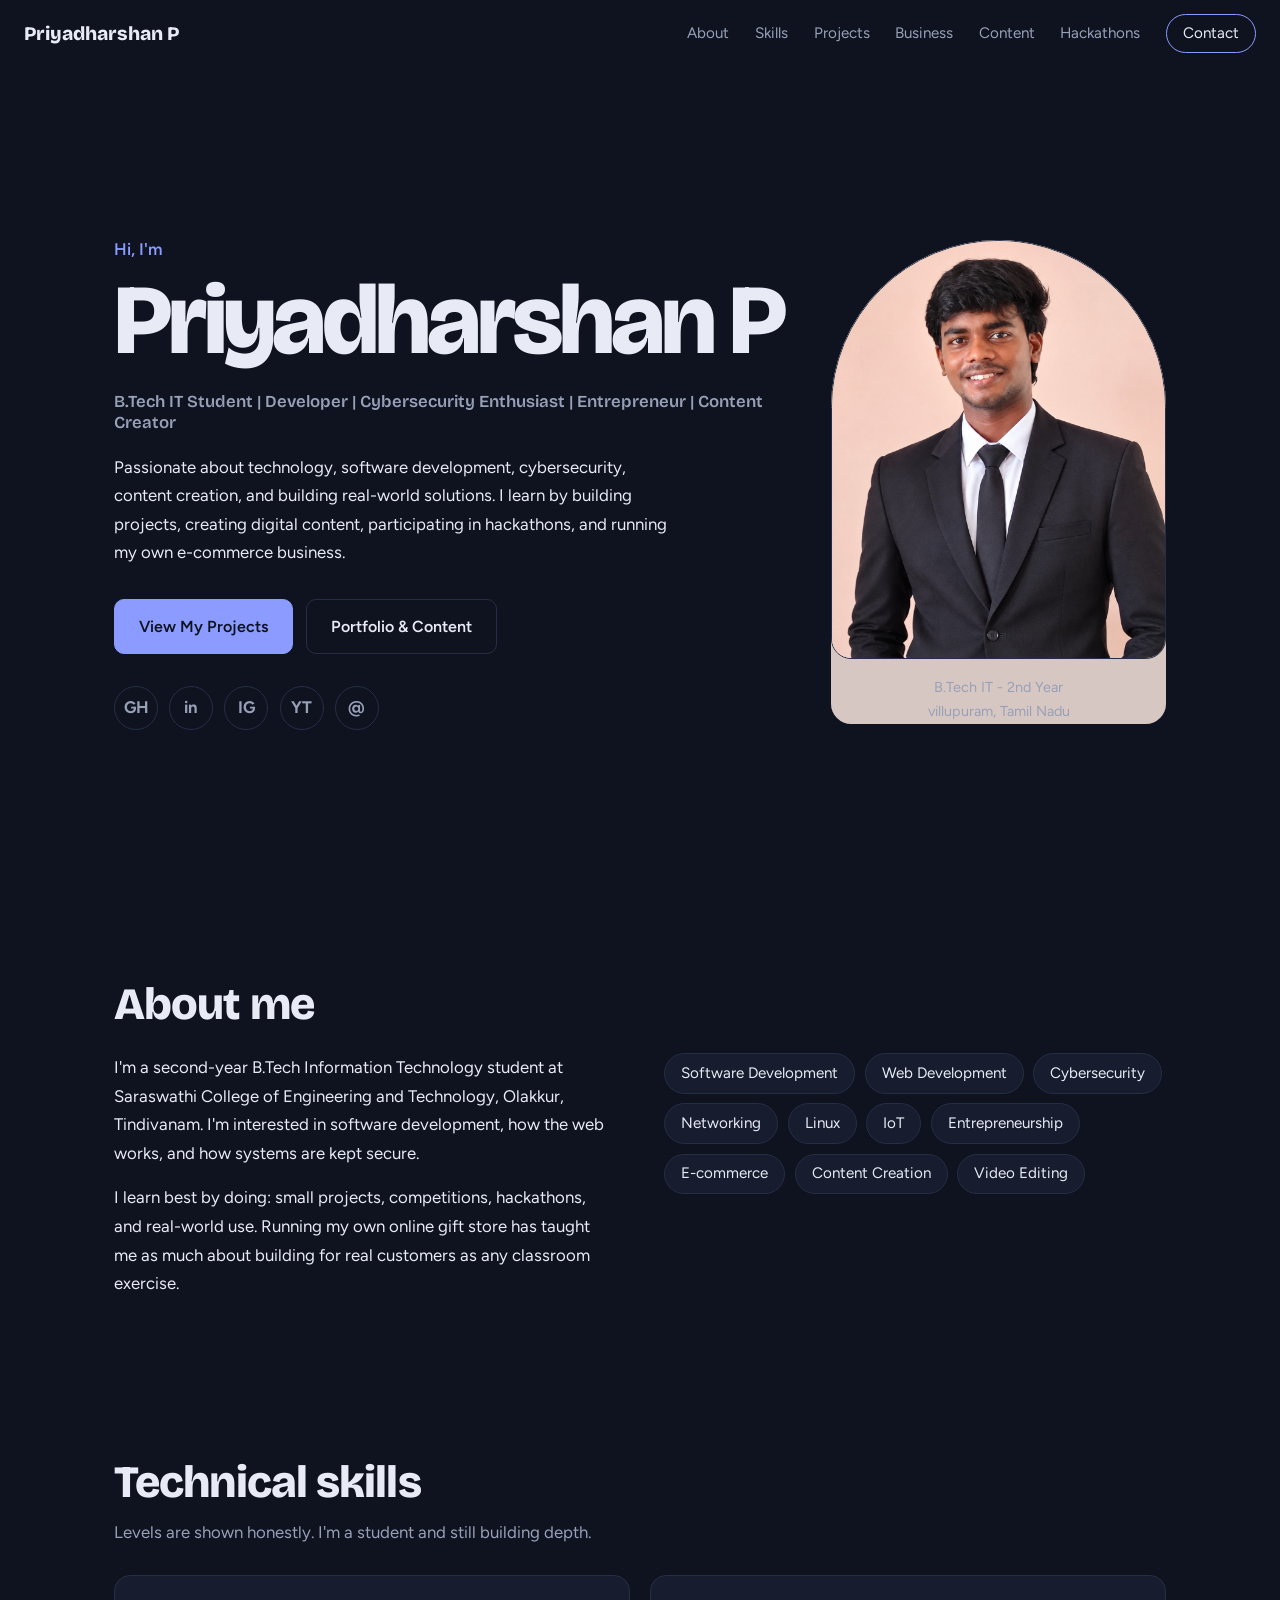
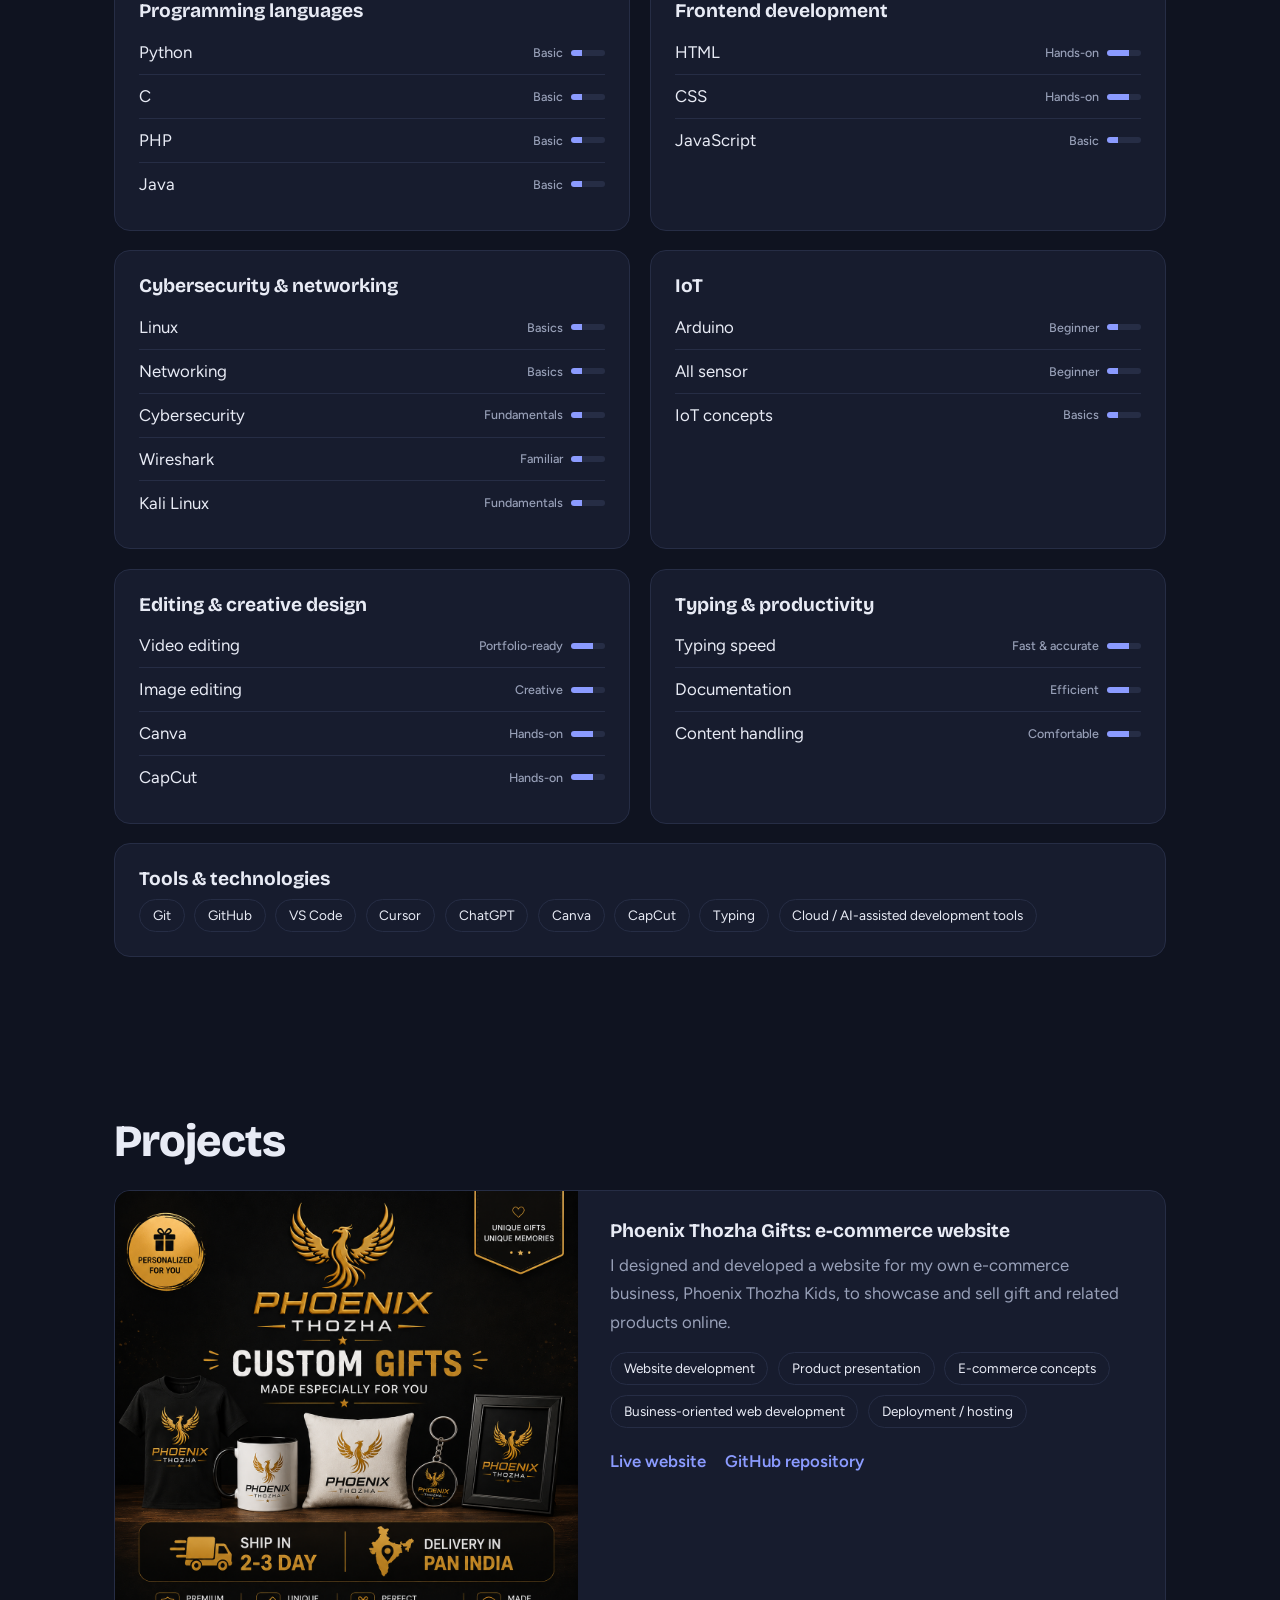
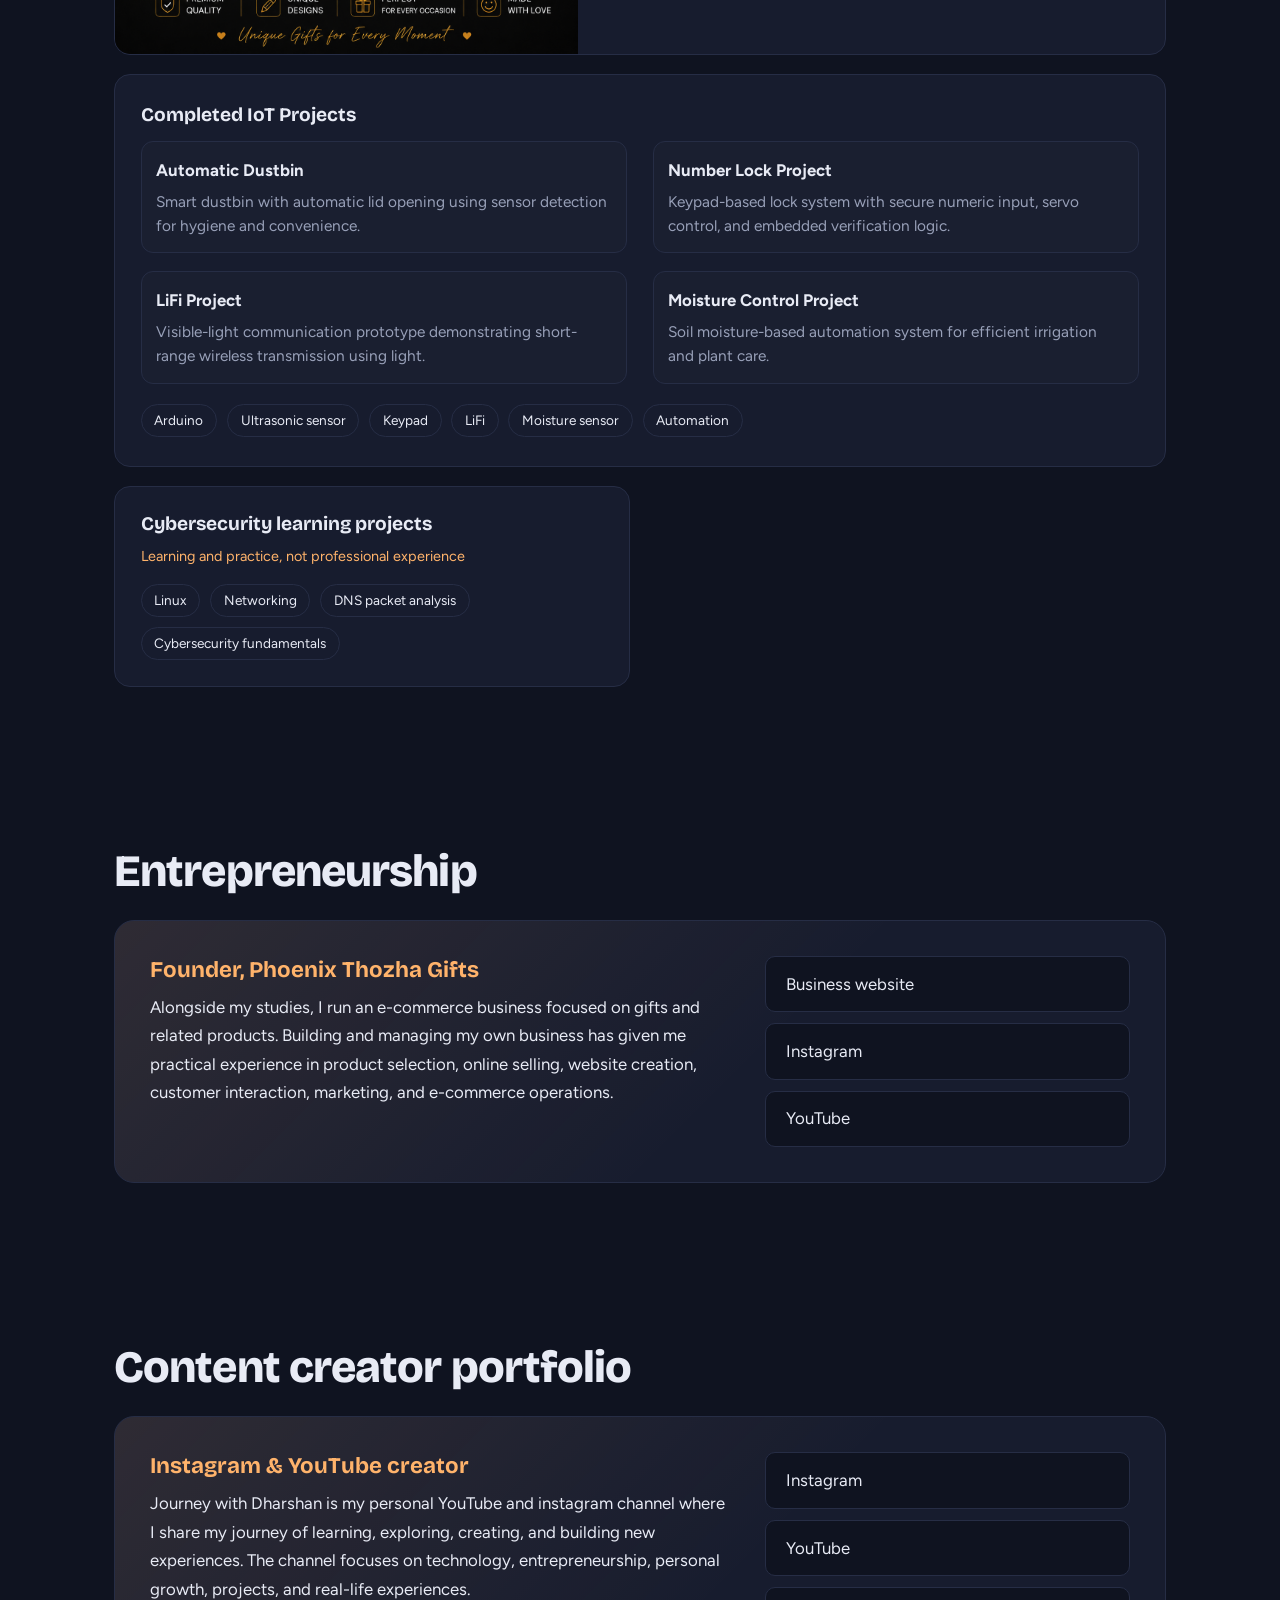
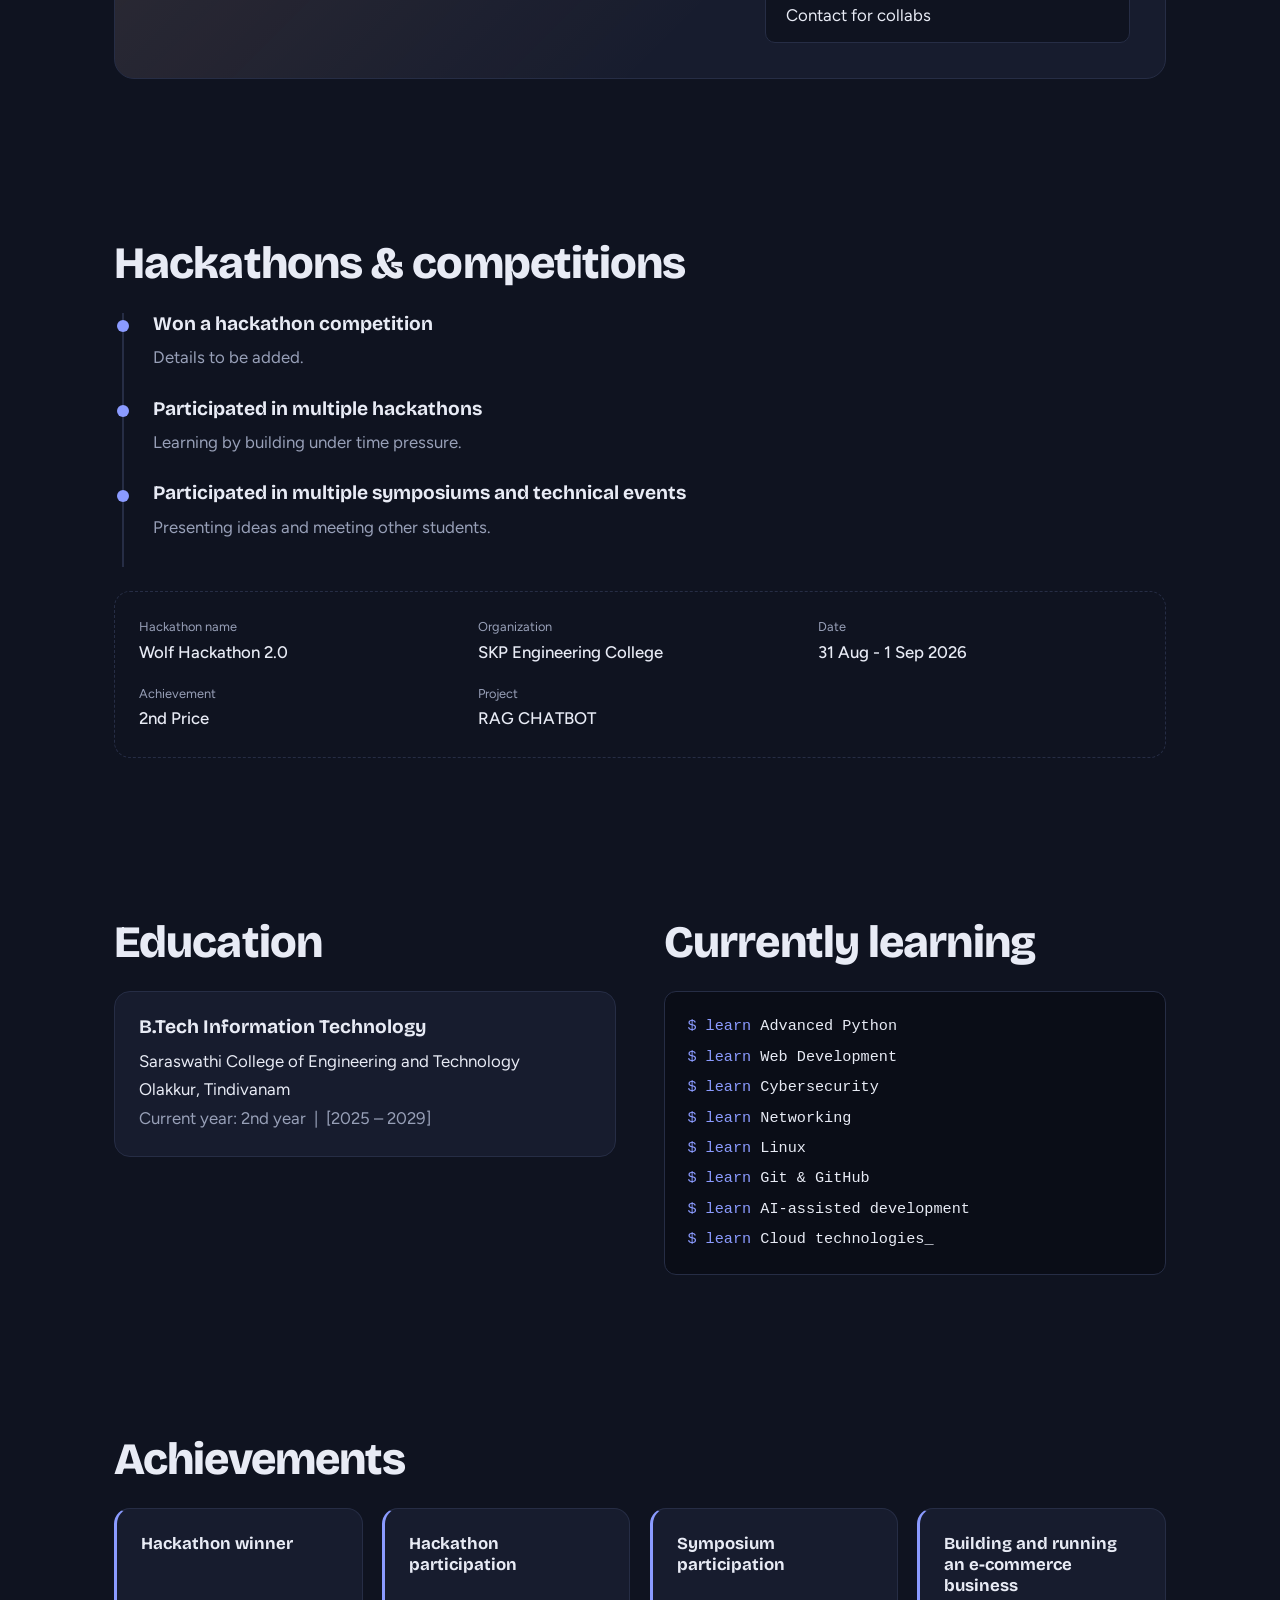
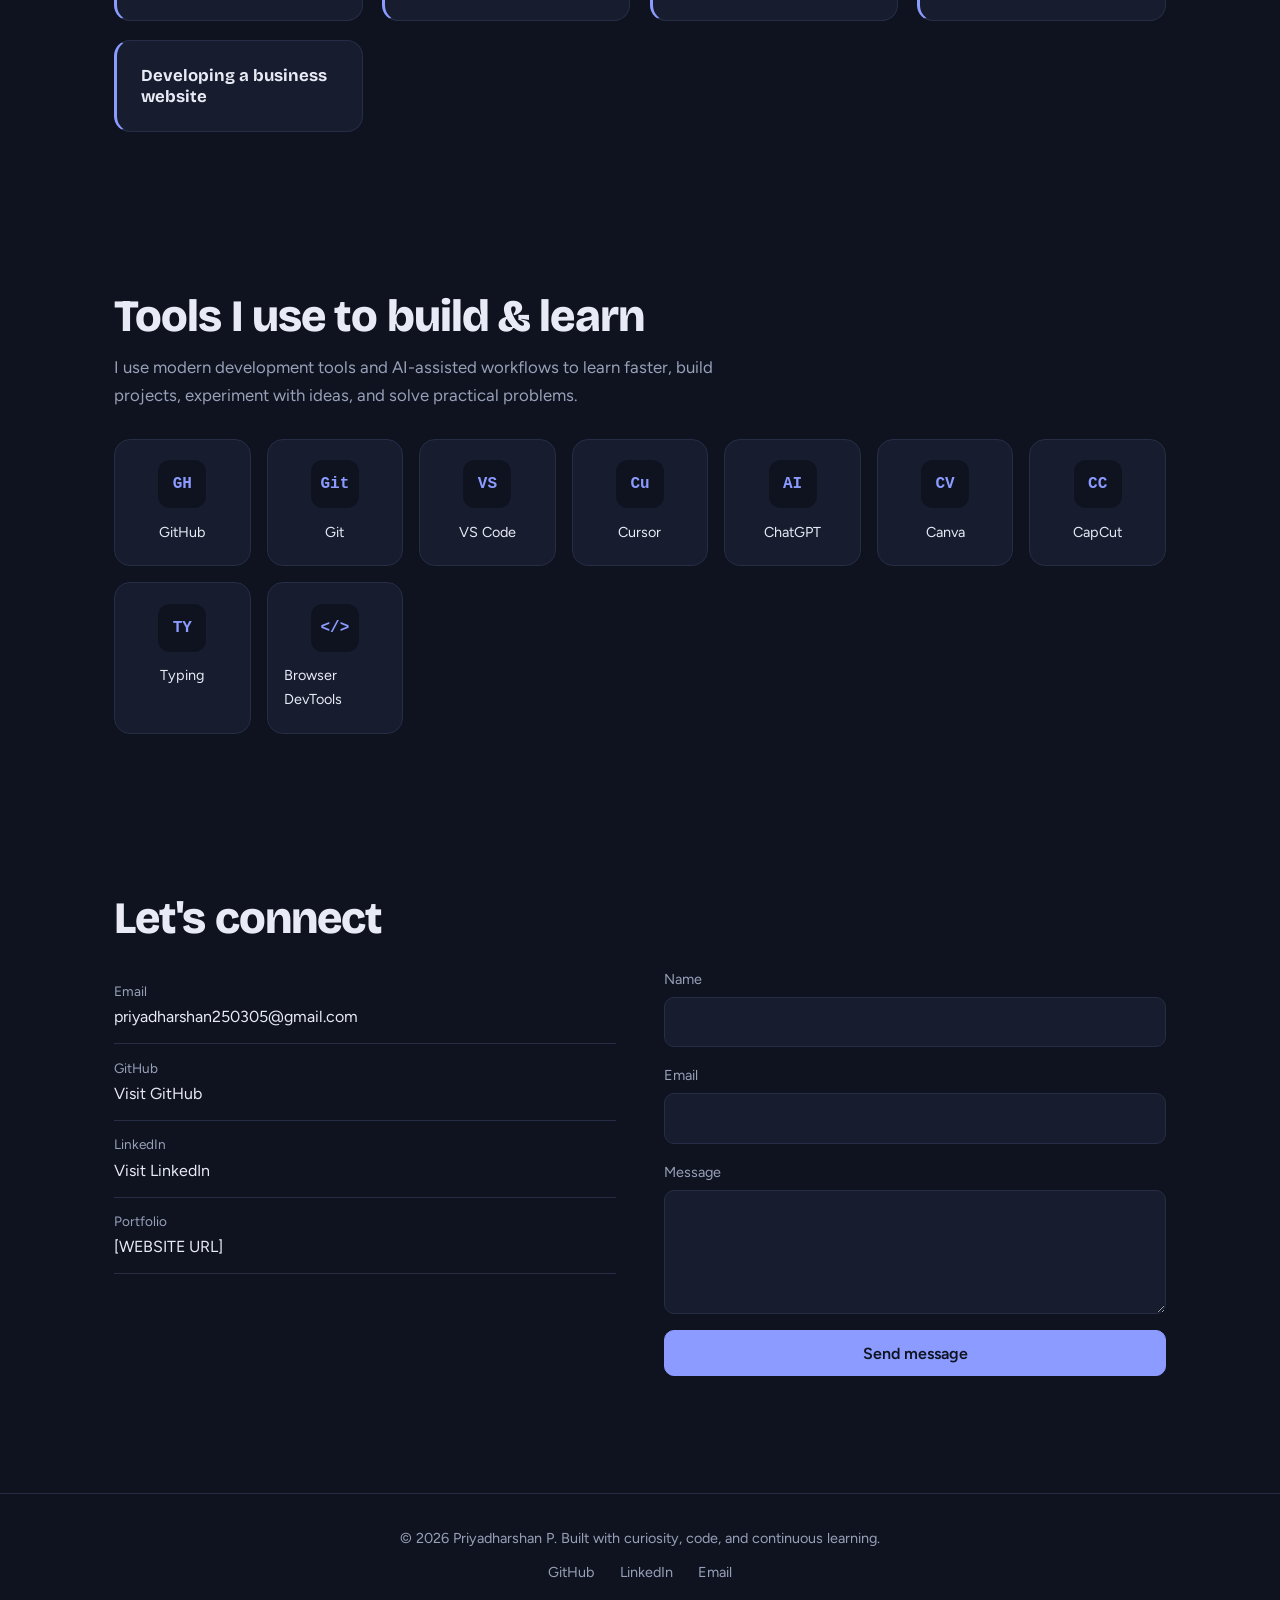
==== index.html @ dd5e02c9 "Fix portfolio structure" ====
<!DOCTYPE html>
<html lang="en">
<head>
<meta charset="UTF-8">
<meta name="viewport" content="width=device-width, initial-scale=1">
<title>Priyadharshan P | B.Tech IT Student & Developer</title>
<meta name="description" content="Portfolio of Priyadharshan P, B.Tech IT student, developer, cybersecurity enthusiast and entrepreneur.">
<link rel="preconnect" href="https://fonts.googleapis.com">
<link rel="preconnect" href="https://fonts.gstatic.com" crossorigin>
<link href="https://fonts.googleapis.com/css2?family=Bricolage+Grotesque:wght@500;700;800&family=Figtree:wght@400;500;600&display=swap" rel="stylesheet">
<link rel="stylesheet" href="style.css">
</head>
<body>


<!-- Intro: plays once on load -->
<div class="intro" id="intro"><span>Priyadharshan P</span></div>

<!-- ============ NAV ============ -->
<header class="nav" id="nav">
  <a href="#home" class="logo">Priyadharshan P</a>
  <button class="burger" id="burger" aria-label="Open menu" aria-expanded="false"><i></i><i></i></button>
  <nav id="menu">
    <a href="#about">About</a><a href="#skills">Skills</a><a href="#projects">Projects</a>
    <a href="#business">Business</a><a href="#content">Content</a><a href="#hackathons">Hackathons</a><a href="#contact" class="pill">Contact</a>
  </nav>
</header>

<main>
<!-- ============ HERO ============ -->
<section class="hero" id="home">
  <div class="hero-text">
    <p class="hello">Hi, I'm</p>
    <h1>Priyadharshan P</h1>
    <p class="roles">B.Tech IT Student | Developer | Cybersecurity Enthusiast | Entrepreneur | Content Creator</p>
    <p class="lead">Passionate about technology, software development, cybersecurity, content creation, and building real-world solutions. I learn by building projects, creating digital content, participating in hackathons, and running my own e-commerce business.</p>
    <div class="cta">
      <a href="#projects" class="btn primary">View My Projects</a>
      <a href="#content" class="btn ghost">Portfolio &amp; Content</a>
    </div>
    <div class="social">
      <a href="[ADD GITHUB URL]" aria-label="GitHub"><span>GH</span></a>
      <a href="[ADD LINKEDIN URL]" aria-label="LinkedIn"><span>in</span></a>
      <a href="https://www.instagram.com/" aria-label="Instagram"><span>IG</span></a>
      <a href="https://www.youtube.com/" aria-label="YouTube"><span>YT</span></a>
      <a href="mailto:[ADD EMAIL]" aria-label="Email"><span>@</span></a>
    </div>
  </div>
  <figure class="portrait">
    <img src="assets/images/profile.jpg" alt="Portrait of Priyadharshan P" width="548" height="717">
    <figcaption>B.Tech IT - 2nd Year<br>villupuram, Tamil Nadu</figcaption>
  </figure>
</section>

<!-- ============ ABOUT ============ -->
<section id="about" class="wrap">
  <h2 class="reveal">About me</h2>
  <div class="two reveal">
    <div class="prose">
      <p>I'm a second-year B.Tech Information Technology student at Saraswathi College of Engineering and Technology, Olakkur, Tindivanam. I'm interested in software development, how the web works, and how systems are kept secure.</p>
      <p>I learn best by doing: small projects, competitions, hackathons, and real-world use. Running my own online gift store has taught me as much about building for real customers as any classroom exercise.</p>
    </div>
    <ul class="chips">
      <li>Software Development</li><li>Web Development</li><li>Cybersecurity</li><li>Networking</li>
      <li>Linux</li><li>IoT</li><li>Entrepreneurship</li><li>E-commerce</li><li>Content Creation</li><li>Video Editing</li>
    </ul>
  </div>
</section>

<!-- ============ SKILLS ============ -->
<section id="skills" class="wrap">
  <h2 class="reveal">Technical skills</h2>
  <p class="sub reveal">Levels are shown honestly. I'm a student and still building depth.</p>
  <div class="grid skills">
    <article class="card reveal"><h3>Programming languages</h3><ul class="lvl">
      <li>Python<b data-l="1">Basic</b></li><li>C<b data-l="1">Basic</b></li><li>PHP<b data-l="1">Basic</b></li><li>Java<b data-l="1">Basic</b></li></ul></article>
    <article class="card reveal"><h3>Frontend development</h3><ul class="lvl">
      <li>HTML<b data-l="2">Hands-on</b></li><li>CSS<b data-l="2">Hands-on</b></li><li>JavaScript<b data-l="1">Basic</b></li></ul></article>
    <article class="card reveal"><h3>Cybersecurity &amp; networking</h3><ul class="lvl">
      <li>Linux<b data-l="1">Basics</b></li><li>Networking<b data-l="1">Basics</b></li><li>Cybersecurity<b data-l="1">Fundamentals</b></li><li>Wireshark<b data-l="1">Familiar</b></li><li>Kali Linux<b data-l="1">Fundamentals</b></li></ul></article>
    <article class="card reveal"><h3>IoT</h3><ul class="lvl">
      <li>Arduino<b data-l="1">Beginner</b></li><li>All sensor<b data-l="1">Beginner</b></li><li>IoT concepts<b data-l="1">Basics</b></li></ul></article>
    <article class="card reveal"><h3>Editing &amp; creative design</h3><ul class="lvl">
      <li>Video editing<b data-l="2">Portfolio-ready</b></li><li>Image editing<b data-l="2">Creative</b></li><li>Canva<b data-l="2">Hands-on</b></li><li>CapCut<b data-l="2">Hands-on</b></li></ul></article>
    <article class="card reveal"><h3>Typing &amp; productivity</h3><ul class="lvl">
      <li>Typing speed<b data-l="2">Fast &amp; accurate</b></li><li>Documentation<b data-l="2">Efficient</b></li><li>Content handling<b data-l="2">Comfortable</b></li></ul></article>
    <article class="card reveal wide"><h3>Tools &amp; technologies</h3>
      <ul class="chips small"><li>Git</li><li>GitHub</li><li>VS Code</li><li>Cursor</li><li>ChatGPT</li><li>Canva</li><li>CapCut</li><li>Typing</li><li>Cloud / AI-assisted development tools</li></ul></article>
  </div>
</section>

<!-- ============ PROJECTS ============ -->
<section id="projects" class="wrap">
  <h2 class="reveal">Projects</h2>
  <div class="projects">
    <article class="project feature reveal">
      <div class="shot">
        <img src="./assets/images/project1.jpg" alt="Phoenix Thozha Gifts project preview">
      </div>
      <div class="body">
        <h3>Phoenix Thozha Gifts: e-commerce website</h3>
        <p>I designed and developed a website for my own e-commerce business, Phoenix Thozha Kids, to showcase and sell gift and related products online.</p>
        <ul class="chips small"><li>Website development</li><li>Product presentation</li><li>E-commerce concepts</li><li>Business-oriented web development</li><li>Deployment / hosting</li></ul>
        <div class="links"><a href="https://phoenixthozhagifts-32mi.vercel.app/">Live website</a><a href="https://github.com/priyadharshan250305-maker/phoenixthozhagifts">GitHub repository</a></div>
      </div>
    </article>
    <article class="project reveal combined-project">
      <h3>Completed IoT Projects</h3>
      <div class="combined-list">
        <div>
          <strong>Automatic Dustbin</strong>
          <p>Smart dustbin with automatic lid opening using sensor detection for hygiene and convenience.</p>
        </div>
        <div>
          <strong>Number Lock Project</strong>
          <p>Keypad-based lock system with secure numeric input, servo control, and embedded verification logic.</p>
        </div>
        <div>
          <strong>LiFi Project</strong>
          <p>Visible-light communication prototype demonstrating short-range wireless transmission using light.</p>
        </div>
        <div>
          <strong>Moisture Control Project</strong>
          <p>Soil moisture-based automation system for efficient irrigation and plant care.</p>
        </div>
      </div>
      <ul class="chips small"><li>Arduino</li><li>Ultrasonic sensor</li><li>Keypad</li><li>LiFi</li><li>Moisture sensor</li><li>Automation</li></ul>
    </article>
    <article class="project reveal">
      <h3>Cybersecurity learning projects</h3>
      <p class="tag">Learning and practice, not professional experience</p>
      <ul class="chips small"><li>Linux</li><li>Networking</li><li>DNS packet analysis</li><li>Cybersecurity fundamentals</li></ul>
    </article>
  </div>
</section>

<!-- ============ ENTREPRENEURSHIP ============ -->
<section id="business" class="wrap">
  <h2 class="reveal">Entrepreneurship</h2>
  <div class="biz reveal">
    <div>
      <p class="role">Founder, Phoenix Thozha Gifts</p>
      <p>Alongside my studies, I run an e-commerce business focused on gifts and related products. Building and managing my own business has given me practical experience in product selection, online selling, website creation, customer interaction, marketing, and e-commerce operations.</p>
    </div>
    <div class="biz-links">
      <a href="https://phoenixthozhagifts-32mi.vercel.app/">Business website</a>
      <a href="https://www.instagram.com/phoenix_thozha_gifts/">Instagram</a>
      <a href="http://www.youtube.com/@PhoenixThozhaGifts">YouTube</a>
    </div>
  </div>
</section>

<!-- ============ CONTENT CREATOR ============ -->
<section id="content" class="wrap">
  <h2 class="reveal">Content creator portfolio</h2>
  <div class="biz reveal">
    <div>
      <p class="role">Instagram &amp; YouTube creator</p>
      <p>Journey with Dharshan is my personal YouTube and instagram channel where I share my journey of learning, exploring, creating, and building new experiences. The channel focuses on technology, entrepreneurship, personal growth, projects, and real-life experiences.</p>
    </div>
    <div class="biz-links">
      <a href="" target="_blank" rel="noreferrer">Instagram</a>
      <a href="http://www.youtube.com/@journeywithdharshan" target="_blank" rel="noreferrer">YouTube</a>
      <a href="journeywithdharshan250305@gmail.com">Contact for collabs</a>
    </div>
  </div>
</section>

<!-- ============ HACKATHONS ============ -->
<section id="hackathons" class="wrap">
  <h2 class="reveal">Hackathons &amp; competitions</h2>
  <div class="timeline">
    <article class="reveal"><h3>Won a hackathon competition</h3><p>Details to be added.</p></article>
    <article class="reveal"><h3>Participated in multiple hackathons</h3><p>Learning by building under time pressure.</p></article>
    <article class="reveal"><h3>Participated in multiple symposiums and technical events</h3><p>Presenting ideas and meeting other students.</p></article>
  </div>
  <!-- Copy this block for each event you want to list -->
  <dl class="entry reveal">
    <div><dt>Hackathon name</dt><dd>Wolf Hackathon 2.0</dd></div>
    <div><dt>Organization</dt><dd>SKP Engineering College</dd></div>
    <div><dt>Date</dt><dd>31 Aug - 1 Sep 2026</dd></div>
    <div><dt>Achievement</dt><dd>2nd Price</dd></div>
    <div><dt>Project</dt><dd>RAG CHATBOT</dd></div>

  </dl>
</section>

<!-- ============ EDUCATION + LEARNING ============ -->
<section id="education" class="wrap two">
  <div class="reveal">
    <h2>Education</h2>
    <div class="card">
      <h3>B.Tech Information Technology</h3>
      <p>Saraswathi College of Engineering and Technology<br>Olakkur, Tindivanam</p>
      <p class="muted">Current year: 2nd year &nbsp;|&nbsp; [2025 – 2029]</p>
    </div>
  </div>
  <div class="reveal">
    <h2>Currently learning</h2>
    <ul class="learning">
      <li>Advanced Python</li><li>Web Development</li><li>Cybersecurity</li><li>Networking</li>
      <li>Linux</li><li>Git &amp; GitHub</li><li>AI-assisted development</li><li>Cloud technologies</li>
    </ul>
  </div>
</section>

<!-- ============ ACHIEVEMENTS ============ -->
<section id="achievements" class="wrap">
  <h2 class="reveal">Achievements</h2>
  <div class="grid ach">
    <div class="card reveal">Hackathon winner</div>
    <div class="card reveal">Hackathon participation</div>
    <div class="card reveal">Symposium participation</div>
    <div class="card reveal">Building and running an e-commerce business</div>
    <div class="card reveal">Developing a business website</div>
  </div>
</section>

<!-- ============ TOOLS ============ -->
<section id="tools" class="wrap">
  <h2 class="reveal">Tools I use to build &amp; learn</h2>
  <p class="sub reveal">I use modern development tools and AI-assisted workflows to learn faster, build projects, experiment with ideas, and solve practical problems.</p>
  <ul class="tools reveal">
    <li><span>GH</span>GitHub</li><li><span>Git</span>Git</li><li><span>VS</span>VS Code</li>
    <li><span>Cu</span>Cursor</li><li><span>AI</span>ChatGPT</li><li><span>CV</span>Canva</li><li><span>CC</span>CapCut</li><li><span>TY</span>Typing</li><li><span>&lt;/&gt;</span>Browser DevTools</li>
  </ul>
</section>

<!-- ============ CONTACT ============ -->
<section id="contact" class="wrap">
  <h2 class="reveal">Let's connect</h2>
  <div class="two reveal">
    <ul class="contact-list">
      <li>Email <a href="mailto:priyadharshan250305@gmail.com">priyadharshan250305@gmail.com</a></li>
      <li>GitHub <a href="https://github.com/priyadharshan250305-maker">Visit GitHub</a></li>
      <li>LinkedIn <a href="https://www.linkedin.com/in/priyadharshan-p-a7899b412/">Visit LinkedIn</a></li>
      <li>Portfolio <a href="[WEBSITE URL]">[WEBSITE URL]</a></li>
    </ul>
    <!-- Opens the visitor's email app. For a real backend, swap in Formspree/EmailJS (see README). -->
    <form id="form" class="form">
      <label>Name<input name="name" required autocomplete="name"></label>
      <label>Email<input name="email" type="email" required autocomplete="email"></label>
      <label>Message<textarea name="message" rows="4" required></textarea></label>
      <button class="btn primary" type="submit">Send message</button>
      <p class="note" id="note" role="status"></p>
    </form>
  </div>
</section>
</main>

<footer class="footer">
  <p>© 2026 Priyadharshan P. Built with curiosity, code, and continuous learning.</p>
  <p><a href="https://github.com/priyadharshan250305-maker">GitHub</a><a href="https://www.linkedin.com/in/priyadharshan-p-a7899b412/">LinkedIn</a><a href="priyadharshan250305@gmail.com">Email</a></p>
</footer>

<script src="script.js"></script>
</body>
</html>
---- style.css ----
/* ===== Design tokens: edit colours/fonts here ===== */
:root{
  --bg:#0f1320; --surface:#171c2e; --line:#262d45;
  --text:#e8ebf5; --muted:#98a0b8;
  --accent:#8b9bff;   /* indigo: tech */
  --warm:#ffb36b;     /* amber: business */
  --display:'Bricolage Grotesque',system-ui,sans-serif;
  --body:'Figtree',system-ui,sans-serif;
}
*{box-sizing:border-box;margin:0}
html{scroll-behavior:smooth;scroll-padding-top:5rem}
body{background:var(--bg);color:var(--text);font:400 1.05rem/1.7 var(--body);-webkit-font-smoothing:antialiased}
a{color:inherit;text-decoration:none}
ul{list-style:none;padding:0}
:focus-visible{outline:2px solid var(--accent);outline-offset:3px}
h1,h2,h3{font-family:var(--display);line-height:1.1}
h2{font-size:clamp(1.9rem,4vw,2.8rem);font-weight:800;margin-bottom:1.5rem;letter-spacing:-.02em}
h3{font-size:1.2rem;font-weight:700;margin-bottom:.6rem}
.wrap{max-width:1100px;margin:0 auto;padding:5rem 1.5rem}
.sub{color:var(--muted);max-width:60ch;margin:-.8rem 0 1.8rem}
.muted{color:var(--muted)}
.two{display:grid;grid-template-columns:1fr 1fr;gap:3rem;align-items:start}

/* Intro (the one orchestrated motion moment) */
.intro{position:fixed;inset:0;z-index:100;background:var(--bg);display:grid;place-items:center;
  font:800 clamp(2rem,8vw,4.5rem)/1 var(--display);animation:curtain .9s 1.1s cubic-bezier(.7,0,.2,1) forwards}
.intro span{animation:rise .8s ease both}
@keyframes rise{from{opacity:0;transform:translateY(30px)}}
@keyframes curtain{to{transform:translateY(-100%);visibility:hidden}}

/* Nav */
.nav{position:fixed;top:0;inset-inline:0;z-index:50;display:flex;justify-content:space-between;align-items:center;
  padding:.9rem 1.5rem;transition:background .3s,border-color .3s;border-bottom:1px solid transparent}
.nav.solid{background:rgba(15,19,32,.8);backdrop-filter:blur(12px);border-color:var(--line)}
.logo{font:800 1.2rem var(--display)}
.nav nav{display:flex;gap:1.6rem;align-items:center;font-size:.95rem;color:var(--muted)}
.nav nav a:hover{color:var(--text)}
.pill{border:1px solid var(--accent);color:var(--text);padding:.35rem 1rem;border-radius:99px}
.burger{display:none;background:none;border:0;width:40px;height:40px;cursor:pointer;position:relative}
.burger i{position:absolute;left:8px;right:8px;height:2px;background:var(--text);transition:.25s}
.burger i:first-child{top:15px}.burger i:last-child{top:23px}
.burger[aria-expanded=true] i:first-child{top:19px;transform:rotate(45deg)}
.burger[aria-expanded=true] i:last-child{top:19px;transform:rotate(-45deg)}

/* Hero */
.hero{min-height:100svh;max-width:1100px;margin:0 auto;padding:7rem 1.5rem 3rem;display:grid;grid-template-columns:1.25fr 1fr;gap:3rem;align-items:center}
.hello{color:var(--accent);font-weight:600}
.hero h1{font-size:clamp(3rem,9vw,6.2rem);font-weight:800;letter-spacing:-.04em;margin:.2rem 0 1rem;white-space:nowrap}
.roles{font:600 1.05rem var(--display);color:var(--muted);margin-bottom:1.2rem}
.lead{max-width:52ch;margin-bottom:2rem}
.cta{display:flex;flex-wrap:wrap;gap:.8rem;margin-bottom:2rem}
.btn{display:inline-block;padding:.8rem 1.5rem;border-radius:10px;font-weight:600;border:1px solid var(--line);cursor:pointer;font-family:var(--body);font-size:1rem;transition:transform .2s,background .2s}
.btn:hover{transform:translateY(-2px)}
.primary{background:var(--accent);color:#0f1320;border-color:var(--accent)}
.ghost{background:transparent;color:var(--text)}
.ghost:hover{background:var(--surface)}
.social{display:flex;gap:.7rem}
.social a{width:44px;height:44px;border-radius:50%;border:1px solid var(--line);display:grid;place-items:center;font-weight:700;color:var(--muted);transition:.2s}
.social a:hover{color:var(--text);border-color:var(--accent)}
.portrait{position:relative;justify-self:center;max-width:380px;overflow:hidden;border-radius:200px 200px 24px 24px;background:#d7c7c2}
.portrait img{width:100%;height:100%;border-radius:inherit;display:block;object-fit:cover;aspect-ratio:4/5;object-position:50% 18%;border:1px solid var(--line)}
.portrait::before{content:"";position:absolute;inset:-14px 14px 14px -14px;border:1px solid var(--accent);border-radius:210px 210px 30px 30px;opacity:.5;z-index:-1}
.portrait figcaption{margin-top:1rem;font-size:.9rem;color:var(--muted);text-align:center}

/* Chips & cards */
.chips{display:flex;flex-wrap:wrap;gap:.6rem}
.chips li{border:1px solid var(--line);background:var(--surface);padding:.4rem 1rem;border-radius:99px;font-size:.95rem}
.chips.small li{font-size:.85rem;padding:.25rem .8rem}
.prose p+p{margin-top:1rem}
.prose{max-width:60ch}
.grid{display:grid;gap:1.2rem}
.skills{grid-template-columns:repeat(2,1fr)}
.card{background:var(--surface);border:1px solid var(--line);border-radius:16px;padding:1.5rem}
.card.wide{grid-column:1/-1}
.lvl li{display:flex;justify-content:space-between;align-items:center;padding:.45rem 0;border-bottom:1px solid var(--line)}
.lvl li:last-child{border:0}
.lvl b{font-size:.78rem;font-weight:500;color:var(--muted);display:flex;align-items:center;gap:.5rem}
/* level meter: 1 of 3 dots = basic, 2 = hands-on */
.lvl b::after{content:"";width:34px;height:6px;border-radius:3px;background:linear-gradient(90deg,var(--accent) calc(var(--p,1)*33%),var(--line) 0)}
.lvl b[data-l="2"]{--p:2}

/* Projects */
.projects{display:grid;grid-template-columns:1fr 1fr;gap:1.2rem}
.project{background:var(--surface);border:1px solid var(--line);border-radius:16px;padding:1.6rem;transition:border-color .25s,transform .25s}
.project:hover{border-color:var(--accent);transform:translateY(-3px)}
.project p{color:var(--muted);margin-bottom:1rem}
.project .tag{color:var(--warm);font-size:.9rem}
.combined-project{grid-column:1 / -1; padding:1.8rem 1.6rem;}
.combined-list{display:grid;grid-template-columns:repeat(2, minmax(0, 1fr)); gap:1.1rem 1.6rem; margin:1rem 0 1.3rem;}
.combined-list div{padding:0.85rem 0.9rem; border:1px solid var(--line); border-radius:12px; background:rgba(255,255,255,0.01);}
.combined-list strong{display:block; font-size:1.05rem; margin-bottom:0.35rem; color:var(--text);}
.combined-list p{margin:0; font-size:0.96rem; line-height:1.6;}
.feature{grid-column:1/-1;display:grid;grid-template-columns:1fr 1.2fr;gap:2rem;padding:0;overflow:hidden}
.shot{display:grid;place-items:center;height:100%;min-height:240px;background:repeating-linear-gradient(45deg,var(--bg),var(--bg) 12px,var(--surface) 12px,var(--surface) 24px);color:var(--muted);font-size:.9rem;overflow:hidden}
.shot img{display:block;width:100%;height:100%;min-height:240px;object-fit:cover}
.feature .body{padding:1.8rem 1.8rem 1.8rem 0}
.links{display:flex;gap:1.2rem;margin-top:1.2rem;font-weight:600;color:var(--accent)}
.links a:hover{text-decoration:underline}

/* Business */
.biz{display:grid;grid-template-columns:1.6fr 1fr;gap:2rem;padding:2.2rem;border-radius:20px;border:1px solid var(--line);
  background:linear-gradient(135deg,rgba(255,179,107,.1),transparent 60%),var(--surface)}
.role{font:700 1.4rem var(--display);color:var(--warm);margin-bottom:.6rem}
.biz-links{display:flex;flex-direction:column;gap:.7rem;justify-content:center}
.biz-links a{padding:.8rem 1.2rem;border:1px solid var(--line);border-radius:10px;background:var(--bg);transition:.2s}
.biz-links a:hover{border-color:var(--warm);transform:translateX(4px)}

/* Timeline */
.timeline{border-left:2px solid var(--line);margin-left:.5rem}
.timeline article{position:relative;padding:0 0 1.6rem 1.8rem}
.timeline article::before{content:"";position:absolute;left:-7px;top:.45rem;width:12px;height:12px;border-radius:50%;background:var(--accent)}
.timeline p{color:var(--muted)}
.entry{display:grid;grid-template-columns:repeat(3,1fr);gap:1rem;margin-top:1.5rem;padding:1.5rem;border:1px dashed var(--line);border-radius:16px}
.entry dt{font-size:.8rem;color:var(--muted)}
.entry dd{margin:0;font-weight:500}

/* Currently learning: terminal style, deliberately unlike the skill cards */
.learning{background:#0a0d17;border:1px solid var(--line);border-radius:12px;padding:1.2rem 1.4rem;font:500 .95rem/2 ui-monospace,Menlo,Consolas,monospace}
.learning li::before{content:"$ learn ";color:var(--accent)}
.learning li:last-child::after{content:"_";animation:blink 1s steps(2) infinite}
@keyframes blink{50%{opacity:0}}

.ach{grid-template-columns:repeat(auto-fit,minmax(200px,1fr))}
.ach .card{font:700 1.05rem var(--display);border-left:3px solid var(--accent)}

.tools{display:grid;grid-template-columns:repeat(auto-fit,minmax(130px,1fr));gap:1rem}
.tools li{display:flex;flex-direction:column;align-items:center;gap:.7rem;padding:1.3rem 1rem;border:1px solid var(--line);border-radius:16px;background:var(--surface);font-size:.9rem;transition:.2s}
.tools li:hover{border-color:var(--accent)}
.tools span{width:48px;height:48px;border-radius:12px;display:grid;place-items:center;background:var(--bg);color:var(--accent);font:700 1rem ui-monospace,monospace}

/* Contact */
.contact-list li{padding:.8rem 0;border-bottom:1px solid var(--line);display:flex;flex-direction:column;color:var(--muted);font-size:.85rem}
.contact-list a{color:var(--text);font-size:1rem;overflow-wrap:anywhere}
.contact-list a:hover{color:var(--accent)}
.form{display:grid;gap:1rem}
.form label{display:grid;gap:.35rem;font-size:.9rem;color:var(--muted)}
.form input,.form textarea{background:var(--surface);border:1px solid var(--line);border-radius:10px;padding:.75rem 1rem;color:var(--text);font:inherit}
.form input:focus,.form textarea:focus{outline:0;border-color:var(--accent)}
.note{min-height:1.4em;color:var(--accent);font-size:.9rem}
.footer{border-top:1px solid var(--line);padding:2rem 1.5rem;text-align:center;color:var(--muted);font-size:.9rem}
.footer p+p{margin-top:.6rem}.footer a{margin:0 .8rem}.footer a:hover{color:var(--text)}

/* Scroll reveal: applied by script.js only */
.js .reveal{opacity:0;transform:translateY(18px);transition:opacity .6s,transform .6s}
.js .reveal.in{opacity:1;transform:none}

/* Responsive */
@media(max-width:860px){
  .burger{display:block}
  .nav nav{position:fixed;top:0;right:0;height:100svh;width:min(280px,80vw);flex-direction:column;justify-content:center;gap:1.6rem;
    background:var(--surface);border-left:1px solid var(--line);transform:translateX(100%);transition:transform .3s;font-size:1.1rem}
  .nav nav.open{transform:none}
  .burger{z-index:60}
  .hero,.two,.projects,.feature,.biz,.skills{grid-template-columns:1fr}
  .hero{padding-top:6rem}.portrait{order:-1;max-width:260px}
  .feature .body{padding:0 1.5rem 1.5rem}
  .entry{grid-template-columns:1fr 1fr}
  .wrap{padding:3.5rem 1.2rem}
}
@media(max-width:480px){.entry{grid-template-columns:1fr}}
@media(prefers-reduced-motion:reduce){
  *{animation:none!important;transition:none!important;scroll-behavior:auto!important}
  .intro{display:none}.js .reveal{opacity:1;transform:none}
}
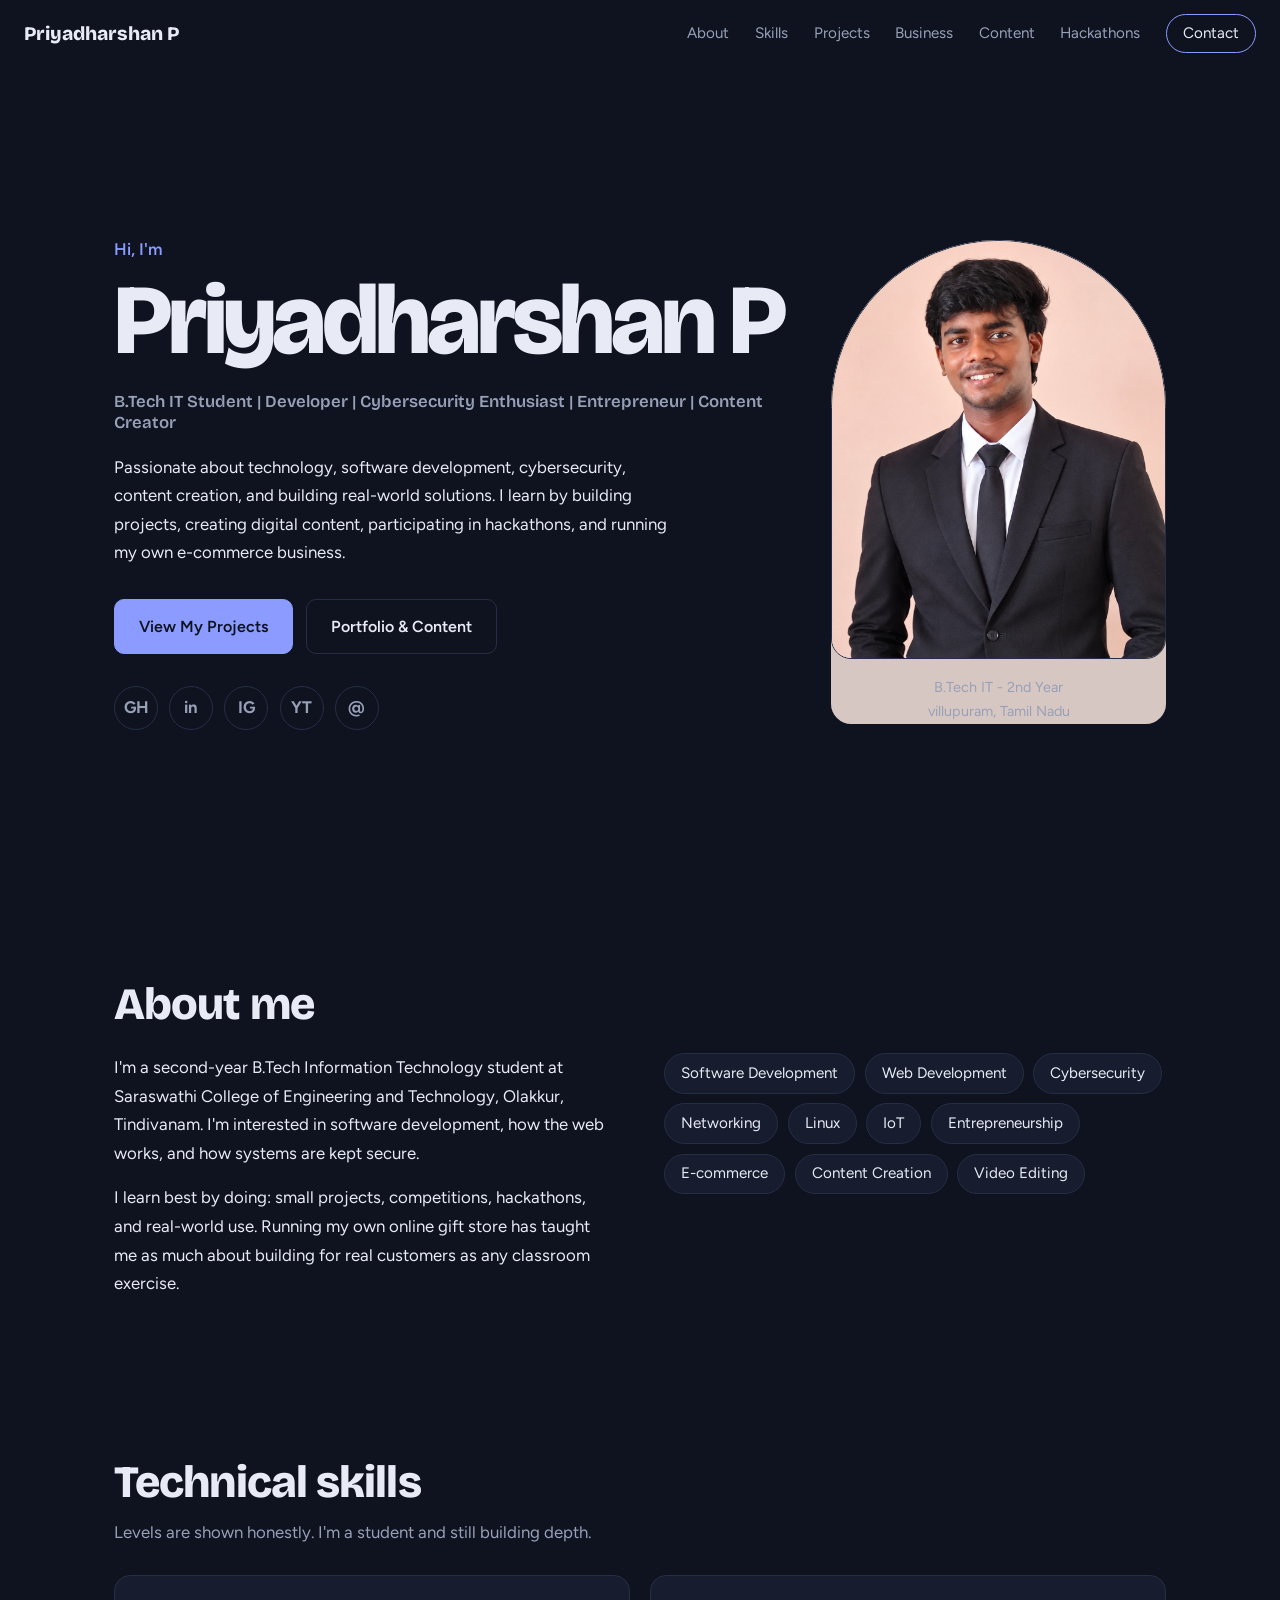
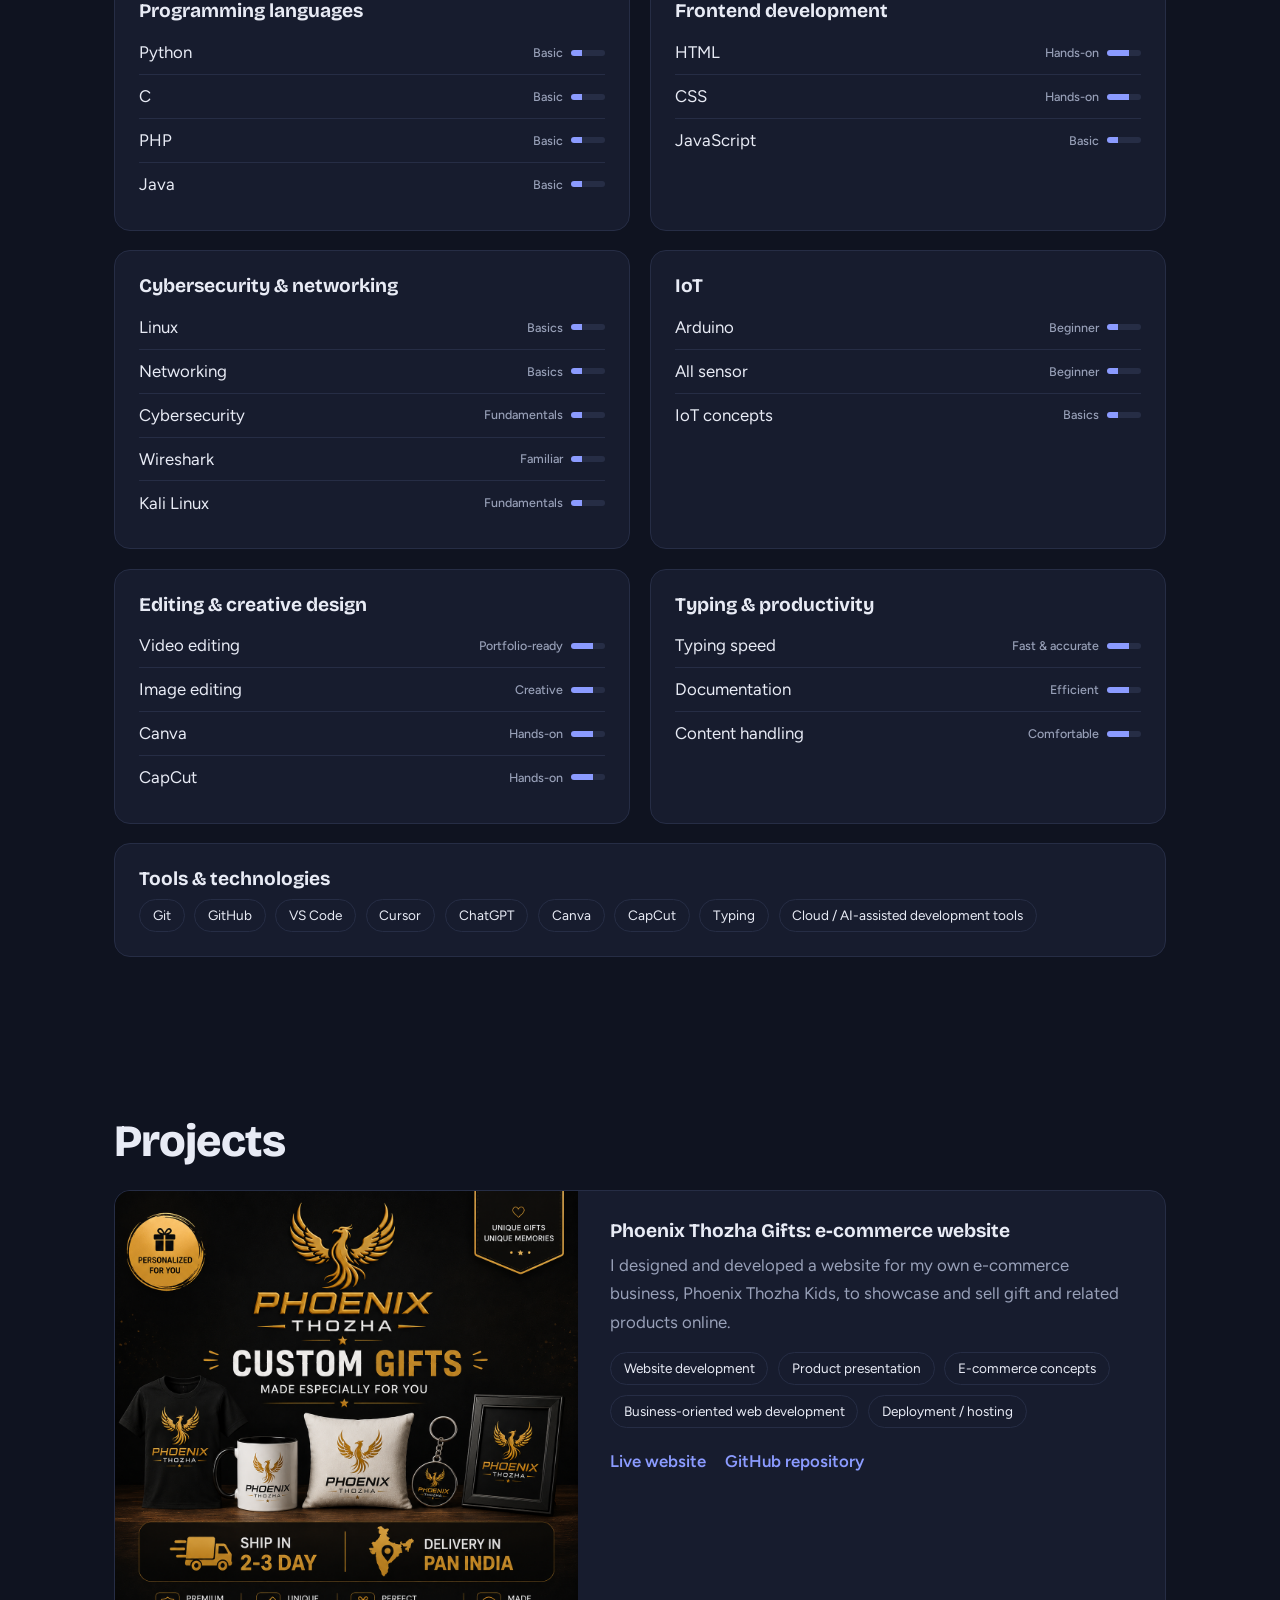
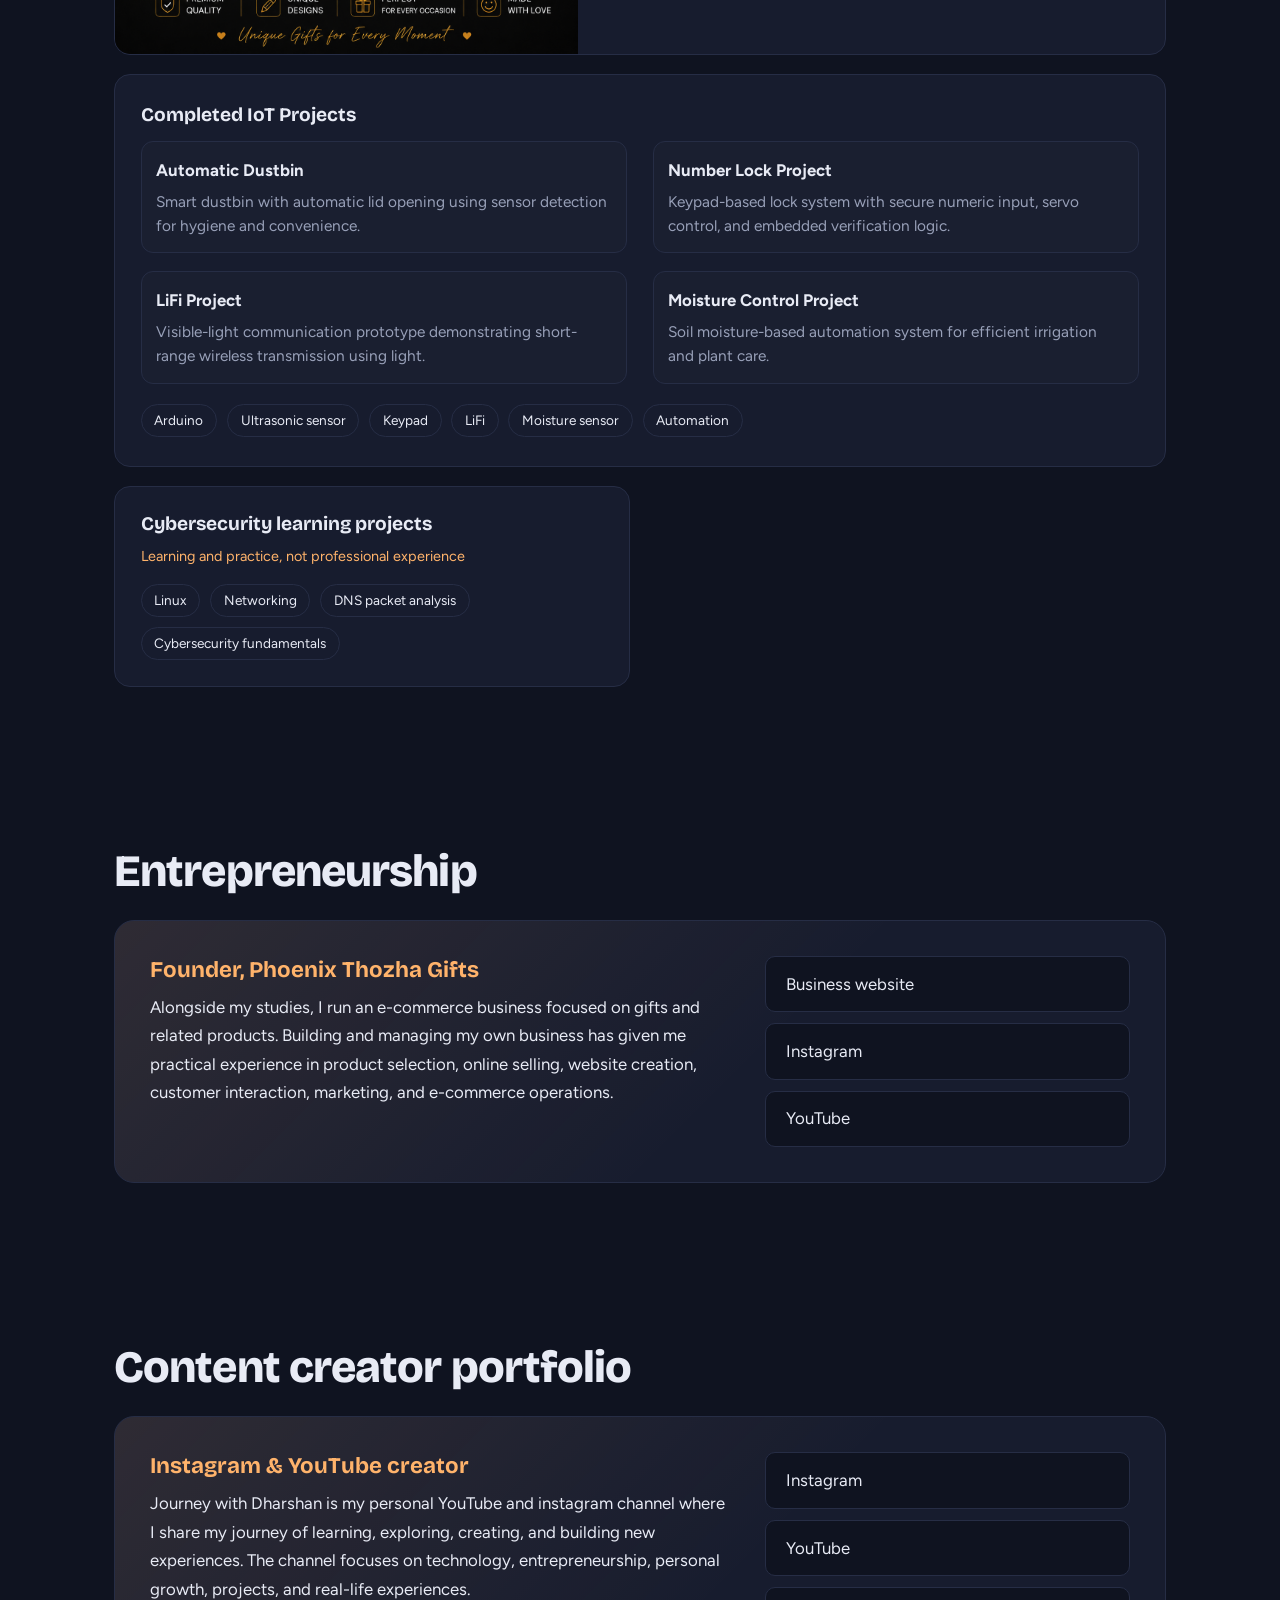
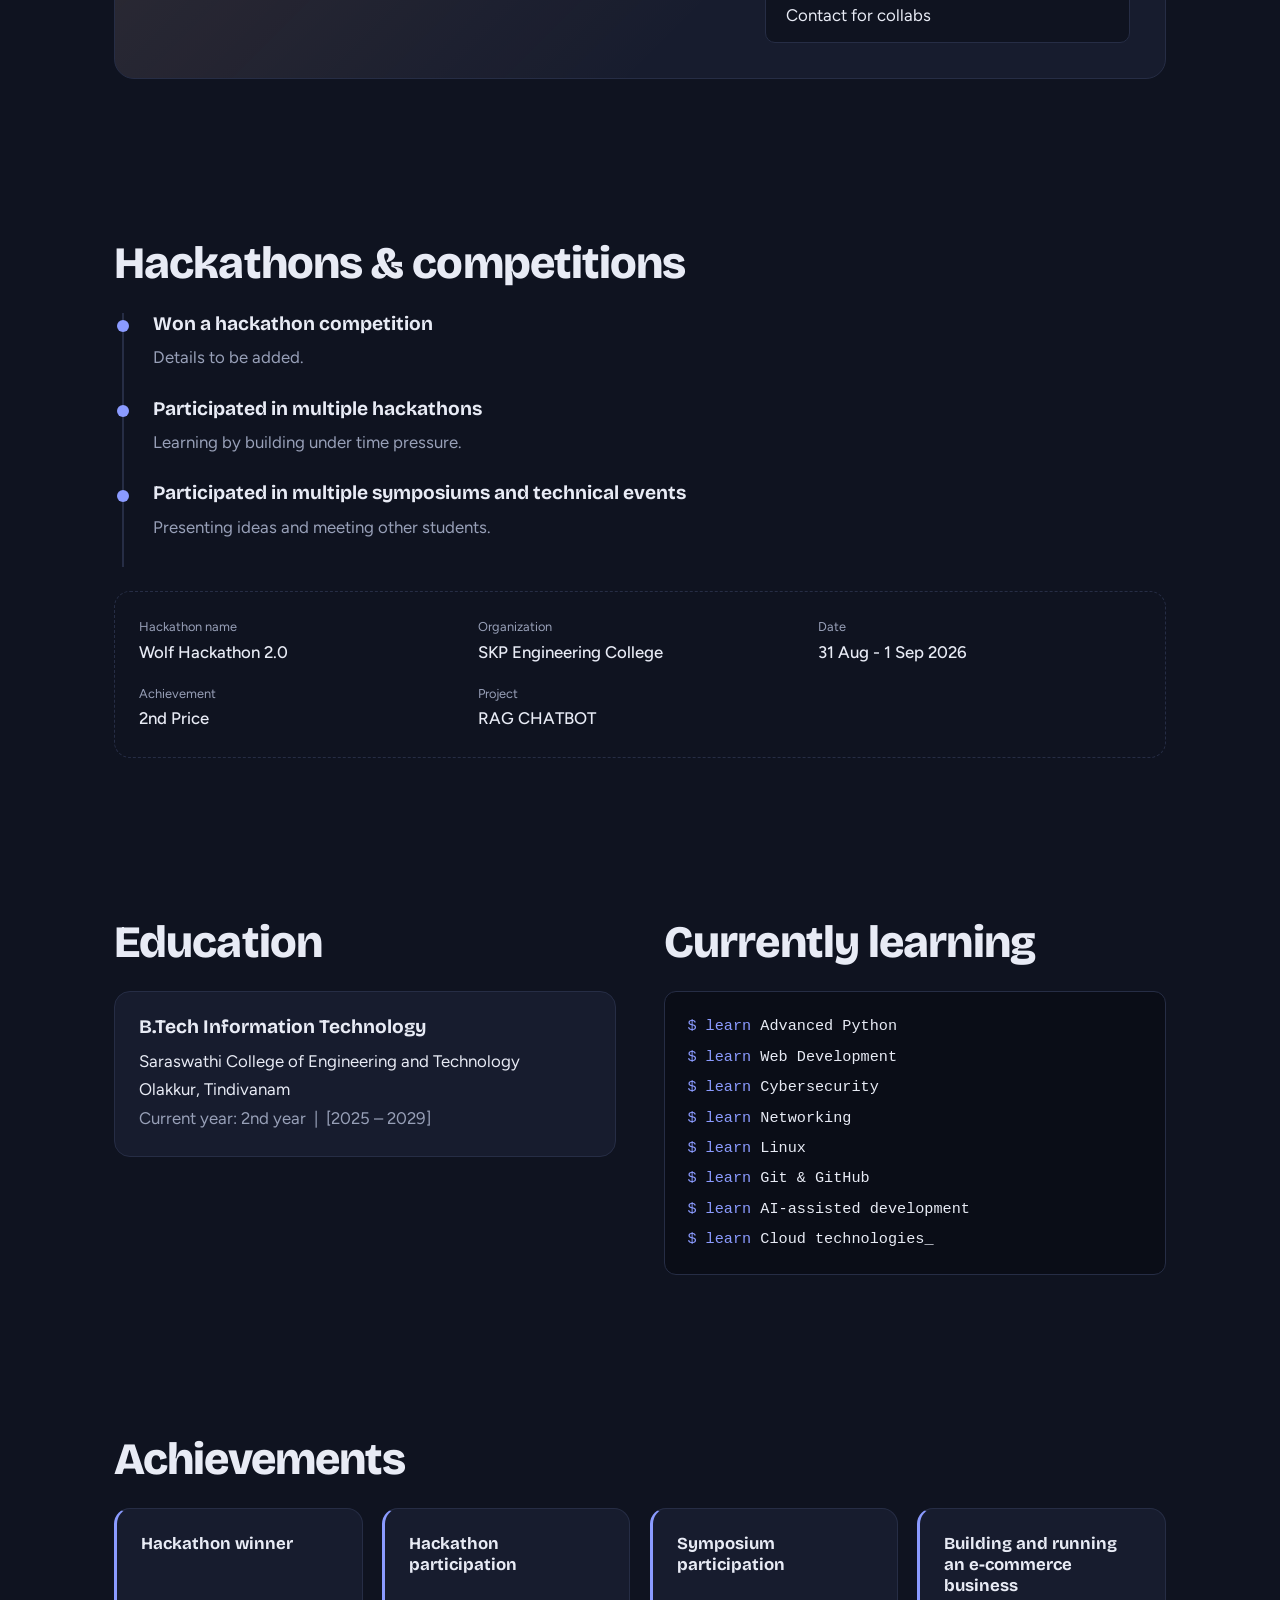
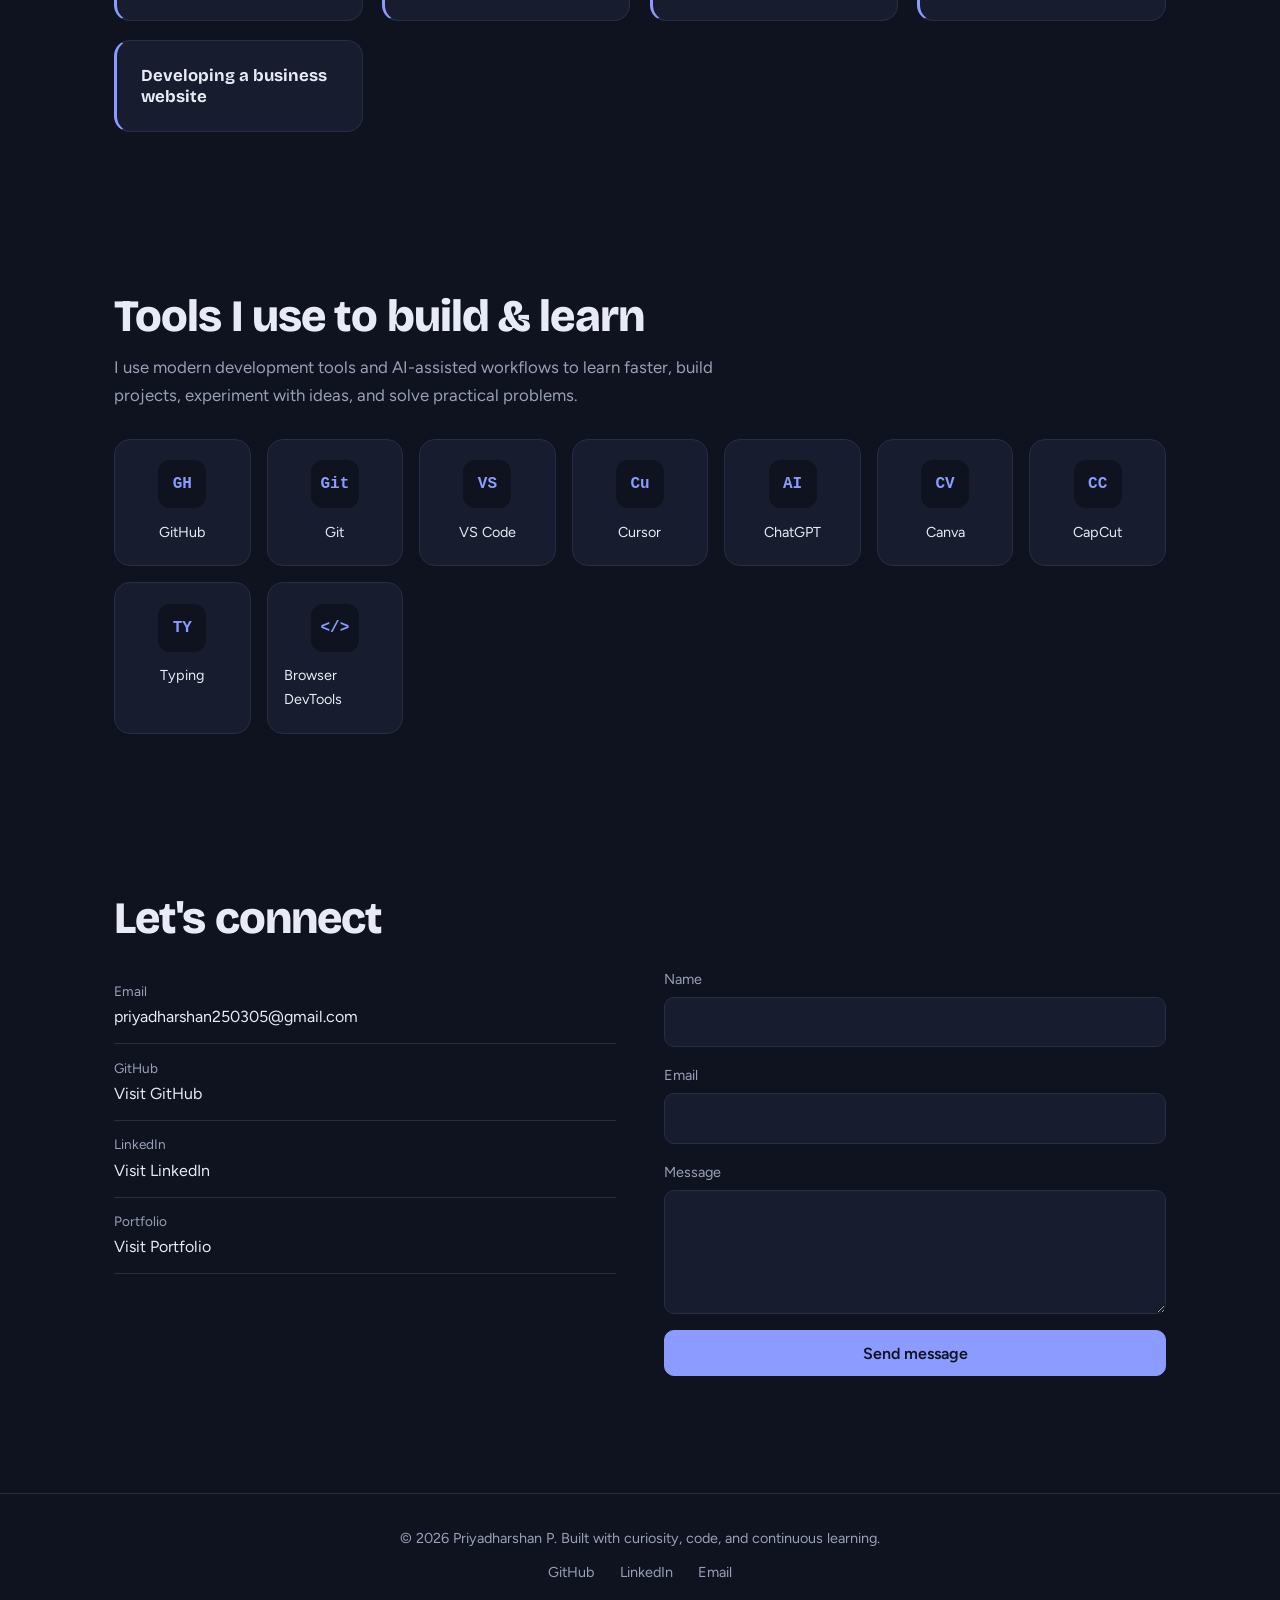
==== commit 87af73a5: "problem solve in protfolio" ====
--- a/index.html
+++ b/index.html
@@ -159,7 +159,7 @@
       <p>Journey with Dharshan is my personal YouTube and instagram channel where I share my journey of learning, exploring, creating, and building new experiences. The channel focuses on technology, entrepreneurship, personal growth, projects, and real-life experiences.</p>
     </div>
     <div class="biz-links">
-      <a href="" target="_blank" rel="noreferrer">Instagram</a>
+      <a href="https://www.instagram.com/journey_with_dharshan?stkn=MWU0bXpsaXQ3NGxmOA==" target="_blank" rel="noreferrer">Instagram</a>
       <a href="http://www.youtube.com/@journeywithdharshan" target="_blank" rel="noreferrer">YouTube</a>
       <a href="journeywithdharshan250305@gmail.com">Contact for collabs</a>
     </div>
@@ -234,7 +234,7 @@
       <li>Email <a href="mailto:priyadharshan250305@gmail.com">priyadharshan250305@gmail.com</a></li>
       <li>GitHub <a href="https://github.com/priyadharshan250305-maker">Visit GitHub</a></li>
       <li>LinkedIn <a href="https://www.linkedin.com/in/priyadharshan-p-a7899b412/">Visit LinkedIn</a></li>
-      <li>Portfolio <a href="[WEBSITE URL]">[WEBSITE URL]</a></li>
+      <li>Portfolio <a href="https://myportfolio-5f9r.vercel.app/">Visit Portfolio</a></li>
     </ul>
     <!-- Opens the visitor's email app. For a real backend, swap in Formspree/EmailJS (see README). -->
     <form id="form" class="form">
